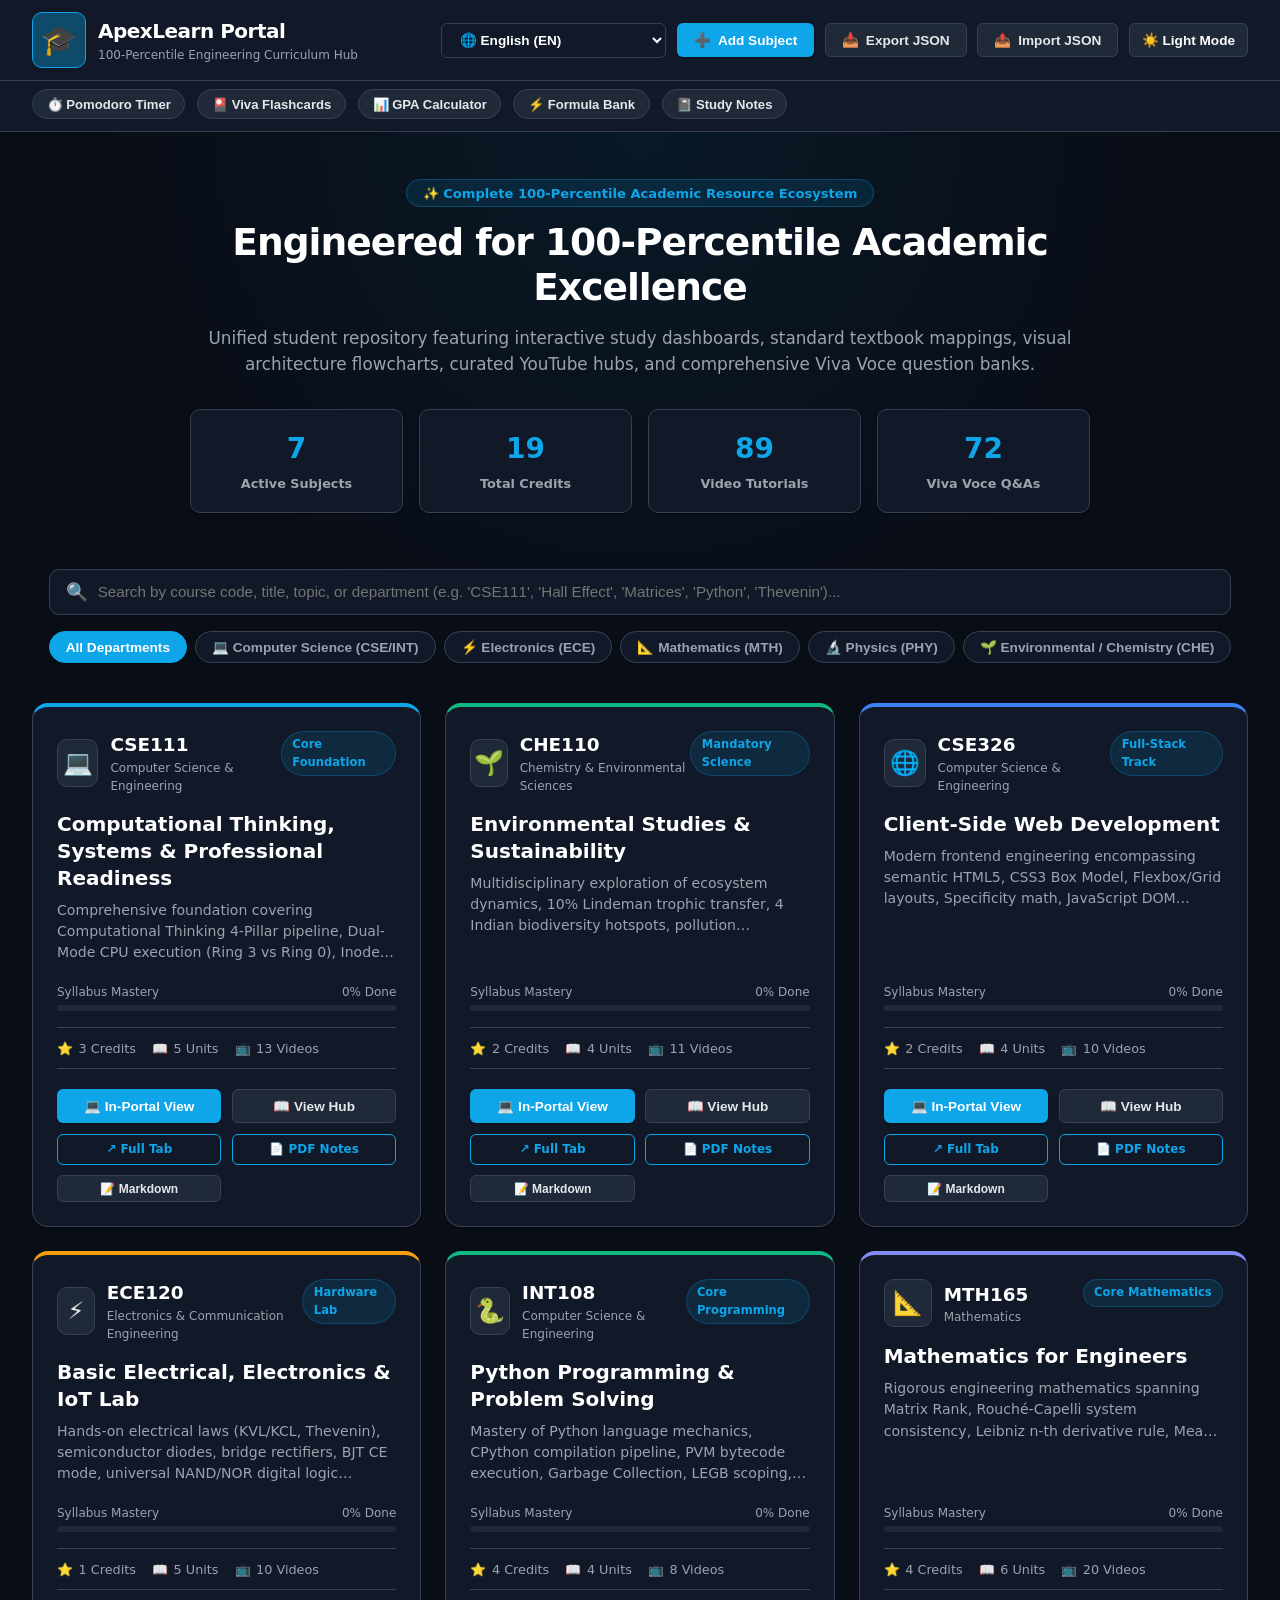
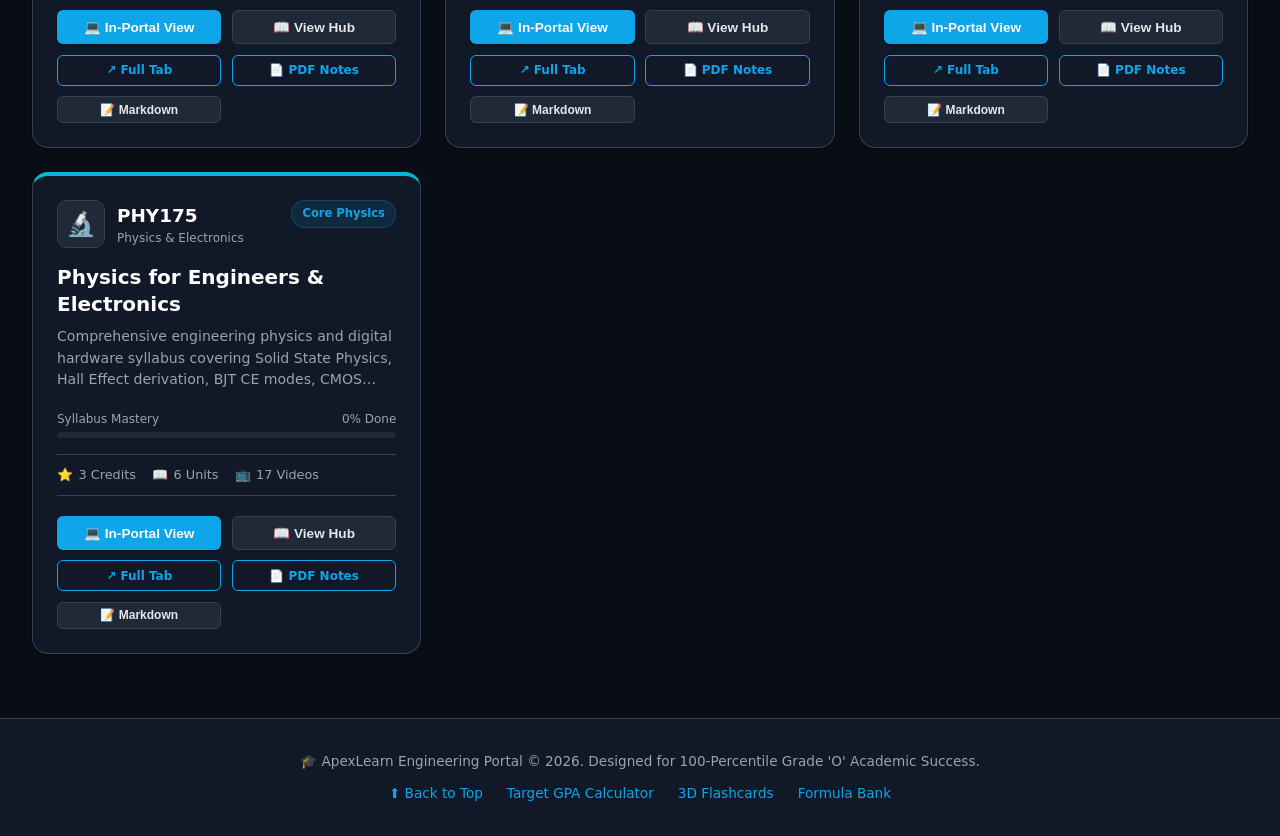
==== index.html @ 12fb592d "feat: initial release of ApexLearn Universal Engineering Curriculum Portal - 7 Core Subjects (CSE111" ====
<!DOCTYPE html>
<html lang="en" data-theme="dark">
<head>
  <meta charset="UTF-8">
  <meta name="viewport" content="width=device-width, initial-scale=1.0">
  <title>ApexLearn: Engineering Student Curriculum Portal | 100-Percentile Hub</title>

  <!-- SEO & Social Sharing Metadata -->
  <meta name="description" content="Universal 100-Percentile Engineering Curriculum Portal covering CSE111, CHE110, CSE326, ECE120, INT108, MTH165, PHY175 with 89 Curated Video Masterclasses, 72 Viva Voce Flashcards, SGPA Calculator & Multilingual Support.">
  <meta name="keywords" content="Engineering Curriculum, CSE111, CHE110, CSE326, ECE120, INT108, MTH165, PHY175, Viva Voce Flashcards, SGPA Calculator, Study Notes, Multilingual">
  <meta name="author" content="Saikat Koner (Black Hat Coders 108)">
  <meta name="theme-color" content="#0284c7">

  <!-- Open Graph / WhatsApp / LinkedIn / Telegram Preview Cards -->
  <meta property="og:type" content="website">
  <meta property="og:title" content="ApexLearn: Engineering Student Curriculum Portal">
  <meta property="og:description" content="100-Percentile Master Engineering Hub with 89 Curated Video Tutorials, 72 3D Viva Flashcards, SGPA Calculator & Multilingual Support.">
  <meta property="og:image" content="https://images.unsplash.com/photo-1517694712202-14dd9538aa97?w=1200&h=630&fit=crop">

  <!-- Twitter Cards -->
  <meta name="twitter:card" content="summary_large_image">
  <meta name="twitter:title" content="ApexLearn: Engineering Student Curriculum Portal">
  <meta name="twitter:description" content="100-Percentile Master Engineering Hub with 89 Curated Video Tutorials, 72 3D Viva Flashcards, SGPA Calculator & Multilingual Support.">

  <!-- Favicon SVG -->
  <link rel="icon" href="data:image/svg+xml,<svg xmlns=%22http://www.w3.org/2000/svg%22 viewBox=%220 0 100 100%22><text y=%22.9em%22 font-size=%2290%22>🎓</text></svg>">
  <link rel="stylesheet" href="css/styles.css">
</head>
<body>

  <!-- Top Navigation Bar -->
  <nav class="navbar">
    <div class="nav-container">
      <a href="#" class="brand-logo">
        <div class="logo-icon">🎓</div>
        <div class="logo-text">
          <h1 data-i18n="brand_title">ApexLearn Portal</h1>
          <span data-i18n="brand_subtitle">100-Percentile Engineering Curriculum Hub</span>
        </div>
      </a>

      <div class="nav-actions">
        <!-- Comprehensive Indian & Global Language Selector -->
        <select id="langSelect" class="lang-select-box" title="Switch Language">
          <optgroup label="🇮🇳 Major Indian Languages (भारतीय भाषाएं)">
            <option value="hi">🇮🇳 हिन्दी (Hindi)</option>
            <option value="bn">🇮🇳 বাংলা (Bengali)</option>
            <option value="ta">🇮🇳 தமிழ் (Tamil)</option>
            <option value="te">🇮🇳 తెలుగు (Telugu)</option>
            <option value="mr">🇮🇳 मराठी (Marathi)</option>
            <option value="gu">🇮🇳 ગુજરાતી (Gujarati)</option>
            <option value="kn">🇮🇳 ಕನ್ನಡ (Kannada)</option>
            <option value="ml">🇮🇳 മലയാളം (Malayalam)</option>
            <option value="pa">🇮🇳 ਪੰਜਾਬੀ (Punjabi)</option>
            <option value="or">🇮🇳 ଓଡ଼ିଆ (Odia)</option>
            <option value="as">🇮🇳 অসমীয়া (Assamese)</option>
            <option value="ur">🇮🇳 اردو (Urdu)</option>
            <option value="sa">🇮🇳 संस्कृतम् (Sanskrit)</option>
          </optgroup>
          <optgroup label="🌐 Global Languages">
            <option value="en" selected>🌐 English (EN)</option>
            <option value="es">🇪🇸 Español (Spanish)</option>
            <option value="fr">🇫🇷 Français (French)</option>
            <option value="de">🇩🇪 Deutsch (German)</option>
            <option value="ja">🇯🇵 日本語 (Japanese)</option>
          </optgroup>
        </select>

        <button class="btn btn-primary" onclick="openAddSubjectModal()">
          <span>➕</span> <span data-i18n="add_subject">Add Subject</span>
        </button>
        <button class="btn btn-secondary" onclick="exportSubjectsJSON()">
          <span>📥</span> <span data-i18n="export_json">Export JSON</span>
        </button>
        <button class="btn btn-secondary" onclick="triggerImportJSON()">
          <span>📤</span> <span data-i18n="import_json">Import JSON</span>
        </button>
        <input type="file" id="jsonFileInput" style="display: none;" accept=".json" onchange="handleJSONFileImport(event)">

        <button id="themeToggleBtn" class="btn btn-icon" onclick="toggleTheme()" title="Toggle Dark/Light Mode">
          ☀️ Light Mode
        </button>
      </div>
    </div>
  </nav>

  <!-- Interactive Utility Toolbar -->
  <div class="utility-toolbar">
    <div class="utility-container">
      <button class="tool-btn" onclick="openPomodoroModal()">
        <span data-i18n="tools_pomodoro">⏱️ Pomodoro Timer</span>
      </button>
      <button class="tool-btn" onclick="openFlashcardModal()">
        <span data-i18n="tools_flashcards">🎴 Viva Flashcards</span>
      </button>
      <button class="tool-btn" onclick="openGpaModal()">
        <span data-i18n="tools_gpa">📊 GPA Calculator</span>
      </button>
      <button class="tool-btn" onclick="openFormulaModal()">
        <span data-i18n="tools_formulas">⚡ Formula Bank</span>
      </button>
      <button class="tool-btn" onclick="openNotesModal()">
        <span data-i18n="tools_notes">📓 Study Notes</span>
      </button>
    </div>
  </div>

  <!-- Hero Section -->
  <header class="hero">
    <div class="hero-content">
      <div class="hero-badge">
        <span data-i18n="hero_badge">✨ Complete 100-Percentile Academic Resource Ecosystem</span>
      </div>
      <h2 data-i18n="hero_title">Engineered for 100-Percentile Academic Excellence</h2>
      <p data-i18n="hero_subtitle">
        Unified student repository featuring interactive study dashboards, standard textbook mappings, visual architecture flowcharts, curated YouTube hubs, and comprehensive Viva Voce question banks.
      </p>

      <!-- Live Stats Counters -->
      <div class="stats-grid">
        <div class="stat-card">
          <div id="statTotalSubjects" class="stat-value">7</div>
          <div class="stat-label" data-i18n="stat_subjects">Active Subjects</div>
        </div>
        <div class="stat-card">
          <div id="statTotalCredits" class="stat-value">19</div>
          <div class="stat-label" data-i18n="stat_credits">Total Credits</div>
        </div>
        <div class="stat-card">
          <div id="statTotalVideos" class="stat-value">28+</div>
          <div class="stat-label" data-i18n="stat_videos">Video Tutorials</div>
        </div>
        <div class="stat-card">
          <div id="statTotalViva" class="stat-value">350+</div>
          <div class="stat-label" data-i18n="stat_viva">Viva Voce Q&As</div>
        </div>
      </div>
    </div>
  </header>

  <!-- Filter and Search Controls -->
  <section class="filter-section">
    <div class="search-bar-wrap">
      <span class="search-icon">🔍</span>
      <input type="text" id="searchInput" class="search-input" data-i18n-placeholder="search_placeholder" placeholder="Search by course code, title, topic, or department (e.g. 'CSE111', 'Hall Effect', 'Matrices', 'Python', 'Thevenin')...">
    </div>

    <div class="filter-pills">
      <button class="pill active" data-dept="all" data-i18n="all_departments">All Departments</button>
      <button class="pill" data-dept="Computer Science" data-i18n="dept_cse">💻 Computer Science (CSE/INT)</button>
      <button class="pill" data-dept="Electronics" data-i18n="dept_ece">⚡ Electronics (ECE)</button>
      <button class="pill" data-dept="Mathematics" data-i18n="dept_mth">📐 Mathematics (MTH)</button>
      <button class="pill" data-dept="Physics" data-i18n="dept_phy">🔬 Physics (PHY)</button>
      <button class="pill" data-dept="Chemistry" data-i18n="dept_che">🌱 Environmental / Chemistry (CHE)</button>
    </div>
  </section>

  <!-- Main Subjects Grid -->
  <main class="main-content">
    <div id="subjectsGrid" class="subjects-grid">
      <!-- Dynamically Rendered by js/app.js -->
    </div>
  </main>

  <!-- Subject Detail Hub Drawer (Multi-Tabbed Interactive Dashboard) -->
  <div id="subjectDrawer" class="drawer-overlay" onclick="if(event.target === this) closeSubjectDrawer()">
    <div class="drawer-content">
      <div class="drawer-header">
        <h3 id="drawerTitle" style="color: var(--text-bright); font-size: 1.25rem;">Course Detail Hub</h3>
        <button class="btn btn-icon" onclick="closeSubjectDrawer()">✕</button>
      </div>

      <!-- Drawer Sub-Navigation Tabs -->
      <div class="drawer-tabs-bar">
        <button class="drawer-tab-btn active" onclick="switchDrawerTab('tabStrategy')">🗺️ Strategy Matrix</button>
        <button class="drawer-tab-btn" onclick="switchDrawerTab('tabFlowcharts')">🎨 Visual Flowcharts</button>
        <button class="drawer-tab-btn" onclick="switchDrawerTab('tabScoring')">🏆 4-Tier Scoring</button>
        <button class="drawer-tab-btn" onclick="switchDrawerTab('tabSyllabus')">📖 Syllabus & Topics</button>
        <button class="drawer-tab-btn" onclick="switchDrawerTab('tabTextbooks')">📚 Textbooks</button>
        <button class="drawer-tab-btn" onclick="switchDrawerTab('tabVideos')">📺 Video Hub</button>
        <button class="drawer-tab-btn" onclick="switchDrawerTab('tabViva')">🎯 Viva Bank</button>
      </div>

      <div id="drawerBody" class="drawer-body">
        <!-- Dynamically rendered tab panes -->
      </div>
    </div>
  </div>

  <!-- Add Subject Modal -->
  <div id="addSubjectModal" class="modal-overlay" onclick="if(event.target === this) closeAddSubjectModal()">
    <div class="modal-box">
      <div class="modal-header">
        <h3 data-i18n="modal_add_title">➕ Add New Curriculum Subject</h3>
        <button class="btn btn-icon" onclick="closeAddSubjectModal()">✕</button>
      </div>
      <form id="addSubjectForm" onsubmit="handleAddSubject(event)">
        <div class="modal-body">
          <div class="form-grid-2">
            <div class="form-group">
              <label data-i18n="course_code">Course Code</label>
              <input type="text" id="newSubCode" class="form-control" placeholder="e.g. CSE205" required>
            </div>
            <div class="form-group">
              <label data-i18n="course_title">Course Title</label>
              <input type="text" id="newSubTitle" class="form-control" placeholder="e.g. Data Structures & Algorithms" required>
            </div>
          </div>

          <div class="form-grid-2">
            <div class="form-group">
              <label data-i18n="department">Department</label>
              <input type="text" id="newSubDept" class="form-control" placeholder="e.g. Computer Science" required>
            </div>
            <div class="form-group">
              <label data-i18n="semester">Semester</label>
              <input type="number" id="newSubSem" class="form-control" value="1" min="1" max="8" required>
            </div>
          </div>

          <div class="form-grid-2">
            <div class="form-group">
              <label>Credits</label>
              <input type="number" id="newSubCredits" class="form-control" value="4" min="1" max="6" required>
            </div>
            <div class="form-group">
              <label>Icon Emoji & Theme Color</label>
              <div style="display: flex; gap: 0.5rem;">
                <input type="text" id="newSubIcon" class="form-control" value="📘" style="width: 60px; text-align: center;">
                <input type="color" id="newSubTheme" value="#0ea5e9" style="height: 38px; border: 1px solid var(--border); border-radius: var(--radius-sm); cursor: pointer; flex: 1;">
              </div>
            </div>
          </div>

          <div class="form-group">
            <label>Course Description / Overview</label>
            <textarea id="newSubDesc" class="form-control" rows="2" placeholder="Brief 1-2 sentence overview of the subject..."></textarea>
          </div>

          <div class="form-group">
            <label>Syllabus Units & Topics (One unit per line: Title | Topic 1, Topic 2, Topic 3)</label>
            <textarea id="newSubUnits" class="form-control" rows="4" placeholder="Unit I: Core Fundamentals | Basic Concepts, Standard Laws, Formulas&#10;Unit II: Advanced Principles | Analysis, Implementations, Case Studies"></textarea>
          </div>
        </div>

        <div class="modal-footer">
          <button type="button" class="btn btn-secondary" onclick="closeAddSubjectModal()" data-i18n="cancel">Cancel</button>
          <button type="submit" class="btn btn-primary" data-i18n="save_subject">Save & Add Subject</button>
        </div>
      </form>
    </div>
  </div>

  <!-- Pomodoro Timer Modal -->
  <div id="pomodoroModal" class="modal-overlay" onclick="if(event.target === this) closePomodoroModal()">
    <div class="modal-box" style="max-width: 480px; text-align: center;">
      <div class="modal-header">
        <h3>⏱️ Focus Pomodoro Timer</h3>
        <button class="btn btn-icon" onclick="closePomodoroModal()">✕</button>
      </div>
      <div class="modal-body">
        <div class="pomo-modes">
          <button class="pomo-mode-btn active" onclick="setPomoMode('work')">Study (25m)</button>
          <button class="pomo-mode-btn" onclick="setPomoMode('shortBreak')">Short Break (5m)</button>
          <button class="pomo-mode-btn" onclick="setPomoMode('longBreak')">Long Break (15m)</button>
        </div>
        <div id="pomoTimeDisplay" style="font-size: 4.5rem; font-weight: 900; font-family: monospace; color: var(--primary); margin: 1rem 0;">25:00</div>
        <p id="pomoStatusText" style="color: var(--text-muted); font-size: 0.9rem;">Deep Focus Study Session</p>
        <div style="display: flex; justify-content: center; gap: 1rem; margin-top: 1.5rem;">
          <button id="pomoStartBtn" class="btn btn-primary" onclick="togglePomoTimer()" style="min-width: 120px;">▶ Start</button>
          <button class="btn btn-secondary" onclick="resetPomoTimer()">🔄 Reset</button>
        </div>
      </div>
    </div>
  </div>

  <!-- 3D Viva Voce Flashcard Mastery Quiz Simulator Modal -->
  <div id="flashcardModal" class="modal-overlay" onclick="if(event.target === this) closeFlashcardModal()">
    <div class="modal-box" style="max-width: 680px;">
      <!-- Header -->
      <div class="modal-header">
        <div>
          <h3 style="margin-bottom: 0.2rem;">🎴 3D Viva Voce Flashcard Mastery</h3>
          <span id="fcProgressText" style="font-size: 0.8rem; color: var(--text-muted);">Card 1 of 12</span>
        </div>
        <button class="btn btn-icon" onclick="closeFlashcardModal()">✕</button>
      </div>

      <div class="modal-body">
        <!-- Controls Bar -->
        <div style="display: flex; gap: 0.5rem; margin-bottom: 0.75rem; align-items: center; justify-content: space-between; flex-wrap: wrap;">
          <div style="display: flex; gap: 0.5rem; flex: 1; min-width: 260px;">
            <select id="fcSubjectSelect" class="form-control" onchange="loadFlashcardsForSubject(this.value)">
              <option value="all">🌟 All Subjects Mixed</option>
            </select>
            <button class="btn btn-secondary" onclick="shuffleFlashcards()" title="Shuffle Flashcard Deck">🔀 Shuffle</button>
          </div>
          <div style="font-size: 0.85rem; color: var(--text-muted);">
            Mastery Score: <strong id="fcScoreDisplay" style="color: #34d399;">0 pts</strong>
          </div>
        </div>

        <!-- Visual Progress Bar -->
        <div class="fc-progress-track">
          <div id="fcProgressBar" class="fc-progress-fill" style="width: 0%;"></div>
        </div>

        <!-- Active Flashcard View -->
        <div id="fcCardActiveArea">
          <div class="flashcard-wrapper" onclick="flipFlashcard()">
            <div id="flashcardInner" class="flashcard-inner">
              <!-- Front Side (Question) -->
              <div class="flashcard-front">
                <div style="display: flex; justify-content: space-between; align-items: center; margin-bottom: 1rem;">
                  <span id="fcSubjectTag" class="badge-pill" style="margin: 0;">CSE111</span>
                  <span id="fcCardStatusBadge" class="fc-status-pill">❓ Unanswered</span>
                </div>
                <h3 id="fcQuestionText" style="font-size: 1.25rem; font-weight: 700; line-height: 1.45; color: var(--text-bright);">
                  Click to Reveal Model Answer
                </h3>
                <div style="font-size: 0.8rem; color: var(--text-muted); margin-top: 1.5rem; display: flex; align-items: center; justify-content: center; gap: 0.35rem;">
                  <span>👆 Click / Tap Card to Flip</span>
                </div>
              </div>

              <!-- Back Side (Answer) -->
              <div class="flashcard-back">
                <div style="display: flex; justify-content: space-between; align-items: center; margin-bottom: 1rem;">
                  <span class="badge-pill" style="background: rgba(52, 211, 153, 0.2); color: #34d399; margin: 0;">Grade 'O' Standard Answer</span>
                  <span style="font-size: 0.75rem; color: var(--text-muted);">Self-Assess Below</span>
                </div>
                <p id="fcAnswerText" style="font-size: 1rem; line-height: 1.6; color: #f8fafc;">
                  Model Grade 'O' explanation here.
                </p>
                <div style="font-size: 0.75rem; color: var(--text-muted); margin-top: 1.25rem; text-align: center;">
                  (Click card to flip back)
                </div>
              </div>
            </div>
          </div>

          <!-- Self-Assessment Rating Controls -->
          <div style="margin-top: 1rem; background: var(--bg-card); padding: 0.75rem 1rem; border-radius: var(--radius-md); border: 1px solid var(--border); display: flex; flex-direction: column; gap: 0.6rem;">
            <div style="font-size: 0.8rem; color: var(--text-muted); text-align: center;">
              Did you know this question? (Rate to update score & advance):
            </div>
            <div style="display: grid; grid-template-columns: 1fr 1fr; gap: 0.75rem;">
              <button class="btn btn-outline" style="border-color: #ef4444; color: #ef4444;" onclick="rateCurrentCard(false)">
                ❌ Needs Practice (0 pts)
              </button>
              <button class="btn btn-primary" style="background: #10b981; border-color: #10b981;" onclick="rateCurrentCard(true)">
                ✅ Mastered (+10 pts)
              </button>
            </div>
          </div>

          <!-- Bottom Navigation -->
          <div style="display: flex; justify-content: space-between; align-items: center; margin-top: 0.75rem;">
            <button class="btn btn-secondary btn-sm" onclick="prevFlashcard()">◀ Previous</button>
            <span id="fcCardCountIndicator" style="font-size: 0.8rem; color: var(--text-muted);">Card 1 / 12</span>
            <button class="btn btn-secondary btn-sm" onclick="nextFlashcard()">Next ▶</button>
          </div>
        </div>

        <!-- End of Deck Completion View (Shown when deck finishes) -->
        <div id="fcCompletionView" style="display: none; padding: 2rem 1rem; text-align: center;">
          <div style="font-size: 3.5rem; margin-bottom: 0.5rem;">🏆</div>
          <h3 style="font-size: 1.6rem; font-weight: 800; color: var(--text-bright); margin-bottom: 0.5rem;">Flashcard Deck Completed!</h3>
          <p style="font-size: 0.9rem; color: var(--text-muted); margin-bottom: 1.5rem;">
            You have reviewed all cards in this subject study set.
          </p>

          <div style="display: grid; grid-template-columns: repeat(3, 1fr); gap: 1rem; margin-bottom: 1.75rem;">
            <div style="background: var(--bg-card); padding: 1rem; border-radius: var(--radius-md); border: 1px solid var(--border);">
              <div style="font-size: 0.75rem; color: var(--text-muted);">Cards Mastered</div>
              <div id="fcFinalMastered" style="font-size: 1.75rem; font-weight: 800; color: #10b981;">0</div>
            </div>
            <div style="background: var(--bg-card); padding: 1rem; border-radius: var(--radius-md); border: 1px solid var(--border);">
              <div style="font-size: 0.75rem; color: var(--text-muted);">Needs Review</div>
              <div id="fcFinalMissed" style="font-size: 1.75rem; font-weight: 800; color: #ef4444;">0</div>
            </div>
            <div style="background: var(--bg-card); padding: 1rem; border-radius: var(--radius-md); border: 1px solid var(--border);">
              <div style="font-size: 0.75rem; color: var(--text-muted);">Mastery Score</div>
              <div id="fcFinalScore" style="font-size: 1.75rem; font-weight: 800; color: var(--primary);">0 pts</div>
            </div>
          </div>

          <div style="display: flex; gap: 0.75rem; justify-content: center; flex-wrap: wrap;">
            <button class="btn btn-primary" onclick="restartCurrentDeck()">🔄 Restart Deck</button>
            <button id="fcReviewMissedBtn" class="btn btn-secondary" onclick="practiceMissedCards()">🔁 Practice Missed Cards</button>
            <button class="btn btn-secondary" onclick="shuffleFlashcards()">🔀 Shuffle & Retry</button>
          </div>
        </div>

      </div>
    </div>
  </div>

  <!-- SGPA / CGPA Target Calculator Modal -->
  <div id="gpaModal" class="modal-overlay" onclick="if(event.target === this) closeGpaModal()">
    <div class="modal-box" style="max-width: 650px;">
      <div class="modal-header">
        <h3>📊 SGPA / CGPA Target Calculator</h3>
        <button class="btn btn-icon" onclick="closeGpaModal()">✕</button>
      </div>
      <div class="modal-body">
        <p style="font-size: 0.85rem; color: var(--text-muted); margin-bottom: 1rem;">
          Estimate your semester SGPA based on official 10-point relative grading (O=10, A+=9, A=8, B+=7, B=6, C=5, D=4, F=0).
        </p>
        <div id="gpaCoursesList" style="max-height: 280px; overflow-y: auto; margin-bottom: 1rem;">
          <!-- Populated by JS -->
        </div>
        <div style="background: var(--bg-card); padding: 1.25rem; border-radius: var(--radius-md); border: 1px solid var(--border); display: flex; justify-content: space-between; align-items: center;">
          <div>
            <div style="font-size: 0.85rem; color: var(--text-muted);">Projected Semester SGPA</div>
            <div id="calculatedGpaDisplay" style="font-size: 2.5rem; font-weight: 900; color: #34d399;">10.00</div>
          </div>
          <div style="text-align: right;">
            <div style="font-size: 0.85rem; color: var(--text-muted);">Standing Honors</div>
            <div id="gpaHonorsText" style="font-size: 1.1rem; font-weight: 700; color: var(--primary);">Grade 'O' (Outstanding)</div>
          </div>
        </div>
      </div>
    </div>
  </div>

  <!-- Formula & Invariant Bank Modal -->
  <div id="formulaModal" class="modal-overlay" onclick="if(event.target === this) closeFormulaModal()">
    <div class="modal-box" style="max-width: 750px;">
      <div class="modal-header">
        <h3>⚡ Master Formula & Invariant Bank</h3>
        <button class="btn btn-icon" onclick="closeFormulaModal()">✕</button>
      </div>
      <div class="modal-body">
        <input type="text" id="formulaSearchInput" class="form-control" placeholder="Search formulas by name or subject (e.g. 'Hall', 'King', 'Thevenin', 'chmod')..." oninput="filterFormulas(this.value)" style="margin-bottom: 1rem;">
        <div id="formulasList" style="max-height: 380px; overflow-y: auto; display: flex; flex-direction: column; gap: 0.75rem;">
          <!-- Dynamically populated by JS -->
        </div>
      </div>
    </div>
  </div>

  <!-- Study Notes Scratchpad Modal -->
  <div id="notesModal" class="modal-overlay" onclick="if(event.target === this) closeNotesModal()">
    <div class="modal-box" style="max-width: 700px;">
      <div class="modal-header">
        <h3>📓 Local Study Notes Scratchpad</h3>
        <button class="btn btn-icon" onclick="closeNotesModal()">✕</button>
      </div>
      <div class="modal-body">
        <p style="font-size: 0.85rem; color: var(--text-muted); margin-bottom: 0.75rem;">
          Your notes auto-save to browser local storage. Useful for quick formula jotting, viva notes, and revision checklists.
        </p>
        <textarea id="studyNotesTextarea" class="form-control" rows="10" placeholder="Type your personal exam notes, formulas, and revision reminders here..." oninput="saveStudyNotes()"></textarea>
      </div>
      <div class="modal-footer" style="justify-content: space-between;">
        <span id="notesSavedIndicator" style="font-size: 0.8rem; color: #34d399;">✓ Saved to Local Storage</span>
        <button class="btn btn-secondary" onclick="exportNotesFile()">💾 Download Notes (.txt)</button>
      </div>
    </div>
  </div>

  <!-- Modern Attractive Markdown In-Portal Reader Modal -->
  <div id="markdownReaderModal" class="modal-overlay" onclick="if(event.target === this) closeMarkdownReader()">
    <div class="modal-box md-viewer-box">
      <!-- Top Navigation & Controls Bar -->
      <div class="md-viewer-header">
        <div class="md-viewer-title-wrap">
          <span id="mdViewerBadge" class="badge-pill" style="background: var(--primary); color: #fff;">CSE111</span>
          <h3 id="mdReaderTitle">Course Study Dossier</h3>
          <span id="mdReadingStats" class="md-stats-badge">📖 Loading...</span>
        </div>
        <div class="md-viewer-actions">
          <div class="md-search-wrap">
            <input type="text" id="mdSearchInput" placeholder="🔍 Search in doc..." oninput="searchInsideMarkdown(this.value)">
            <span id="mdSearchCount" class="md-search-count"></span>
          </div>
          <div class="md-font-controls">
            <button class="btn-sm-icon" onclick="adjustMdFontSize(-1)" title="Decrease Font Size">A-</button>
            <button class="btn-sm-icon" onclick="adjustMdFontSize(1)" title="Increase Font Size">A+</button>
          </div>
          <button class="btn btn-secondary btn-sm" onclick="copyCurrentMarkdown()" title="Copy Markdown to Clipboard">📋 Copy</button>
          <a id="mdDownloadBtn" href="#" download class="btn btn-secondary btn-sm" title="Download Markdown (.md) File">💾 .md</a>
          <a id="mdPdfDownloadBtn" href="#" download class="btn btn-primary btn-sm" title="Download Official PDF Dossier">📄 PDF</a>
          <button class="btn btn-icon" onclick="closeMarkdownReader()">✕</button>
        </div>
      </div>

      <!-- Main Body: Sticky Table of Contents Sidebar + Rich Content Pane -->
      <div class="md-viewer-body">
        <aside id="mdTocSidebar" class="md-toc-sidebar">
          <div class="md-toc-header">📑 Table of Contents</div>
          <nav id="mdTocNav" class="md-toc-nav">
            <!-- Dynamically populated TOC links -->
          </nav>
        </aside>
        <main id="mdReaderContent" class="md-content-pane">
          <!-- Rendered rich markdown with syntax highlighting, tables, callouts -->
        </main>
      </div>
    </div>
  </div>

  <!-- Footer -->
  <footer>
    <div class="footer-content">
      <p data-i18n="footer_text">
        🎓 ApexLearn Engineering Portal © 2026. Designed for 100-Percentile Grade 'O' Academic Success.
      </p>
      <div class="footer-links">
        <a href="#top">⬆ Back to Top</a>
        <a href="#" onclick="openGpaModal(); return false;">Target GPA Calculator</a>
        <a href="#" onclick="openFlashcardModal(); return false;">3D Flashcards</a>
        <a href="#" onclick="openFormulaModal(); return false;">Formula Bank</a>
      </div>
    </div>
  </footer>

  <!-- Scripts -->
  <script src="js/data-subjects.js"></script>
  <script src="js/data-markdown.js"></script>
  <script src="js/i18n.js"></script>
  <script src="js/interactive-tools.js"></script>
  <script src="js/app.js"></script>

  <!-- In-Portal HTML Dashboard Viewer Modal -->
  <div id="htmlViewerModal" class="modal-overlay" onclick="if(event.target === this) closeHtmlViewerModal()">
    <div class="modal-box" style="max-width: 95vw; width: 1400px; height: 92vh; display: flex; flex-direction: column; padding: 0; overflow: hidden;">
      <div class="modal-header" style="padding: 1rem 1.5rem; border-bottom: 1px solid var(--border); margin-bottom: 0;">
        <div style="display: flex; align-items: center; gap: 0.75rem;">
          <h3 id="htmlViewerTitle" style="font-size: 1.15rem; color: var(--text-bright); margin: 0;">In-Portal Subject Dashboard</h3>
          <span id="htmlViewerBadge" class="badge-pill">Interactive Dashboard</span>
        </div>
        <div style="display: flex; gap: 0.5rem; align-items: center;">
          <a id="htmlViewerNewTabBtn" href="#" target="_blank" class="btn btn-secondary btn-sm" title="Open in New Tab">
            ↗️ Open Full Tab
          </a>
          <button class="btn btn-icon" onclick="closeHtmlViewerModal()" title="Close Viewer">✕</button>
        </div>
      </div>
      <div class="modal-body" style="flex: 1; padding: 0; position: relative; background: #0b1120;">
        <iframe id="htmlViewerFrame" src="about:blank" style="width: 100%; height: 100%; border: none; display: block;" title="Subject Dashboard"></iframe>
      </div>
    </div>
  </div>

</body>
</html>
---- css/styles.css ----
/* ==========================================================================
   ApexLearn Student Curriculum Portal - Enhanced Modern Stylesheet
   Theme Engine, Responsive Grid, Drawer Tabs, Strategy Tables, and 3D Cards
   ========================================================================== */

:root[data-theme="dark"] {
  --bg-main: #090d16;
  --bg-surface: #111827;
  --bg-card: #1f2937;
  --bg-card-hover: #283548;
  --bg-input: #111827;
  --border: #374151;
  --border-focus: #38bdf8;
  --text-main: #e5e7eb;
  --text-bright: #ffffff;
  --text-muted: #9ca3af;
  --primary: #0ea5e9;
  --primary-hover: #0284c7;
  --primary-glow: rgba(14, 165, 233, 0.35);
  --accent: #10b981;
  --accent-glow: rgba(16, 185, 129, 0.35);
  --shadow-sm: 0 1px 2px 0 rgba(0, 0, 0, 0.4);
  --shadow-md: 0 4px 6px -1px rgba(0, 0, 0, 0.5), 0 2px 4px -1px rgba(0, 0, 0, 0.3);
  --shadow-lg: 0 10px 15px -3px rgba(0, 0, 0, 0.6), 0 4px 6px -2px rgba(0, 0, 0, 0.4);
}

:root[data-theme="light"] {
  --bg-main: #f8fafc;
  --bg-surface: #ffffff;
  --bg-card: #ffffff;
  --bg-card-hover: #f1f5f9;
  --bg-input: #f8fafc;
  --border: #e2e8f0;
  --border-focus: #0284c7;
  --text-main: #334155;
  --text-bright: #0f172a;
  --text-muted: #64748b;
  --primary: #0284c7;
  --primary-hover: #0369a1;
  --primary-glow: rgba(2, 132, 199, 0.2);
  --accent: #059669;
  --accent-glow: rgba(5, 150, 105, 0.2);
  --shadow-sm: 0 1px 2px 0 rgba(0, 0, 0, 0.05);
  --shadow-md: 0 4px 6px -1px rgba(0, 0, 0, 0.1), 0 2px 4px -1px rgba(0, 0, 0, 0.06);
  --shadow-lg: 0 10px 15px -3px rgba(0, 0, 0, 0.1), 0 4px 6px -2px rgba(0, 0, 0, 0.05);
}

:root {
  --font-sans: system-ui, -apple-system, BlinkMacSystemFont, "Segoe UI", Roboto, Oxygen, Ubuntu, Cantarell, "Open Sans", "Helvetica Neue", sans-serif;
  --font-mono: ui-monospace, SFMono-Regular, Menlo, Monaco, Consolas, "Liberation Mono", "Courier New", monospace;
  --radius-sm: 6px;
  --radius-md: 10px;
  --radius-lg: 16px;
  --radius-full: 9999px;
  --transition: all 0.2s cubic-bezier(0.4, 0, 0.2, 1);
}

* {
  margin: 0;
  padding: 0;
  box-sizing: border-box;
}

body {
  font-family: var(--font-sans);
  background: var(--bg-main);
  color: var(--text-main);
  min-height: 100vh;
  display: flex;
  flex-direction: column;
  line-height: 1.5;
  transition: background-color 0.3s ease, color 0.3s ease;
}

/* Scrollbars */
::-webkit-scrollbar {
  width: 8px;
  height: 8px;
}
::-webkit-scrollbar-track {
  background: var(--bg-main);
}
::-webkit-scrollbar-thumb {
  background: var(--border);
  border-radius: var(--radius-full);
}
::-webkit-scrollbar-thumb:hover {
  background: var(--text-muted);
}

/* Top Navbar */
.navbar {
  position: sticky;
  top: 0;
  z-index: 1000;
  background: var(--bg-surface);
  border-bottom: 1px solid var(--border);
  backdrop-filter: blur(8px);
  padding: 0.75rem 2rem;
}
.nav-container {
  max-width: 1440px;
  margin: 0 auto;
  display: flex;
  justify-content: space-between;
  align-items: center;
  gap: 1rem;
}
.brand-logo {
  display: flex;
  align-items: center;
  gap: 0.75rem;
  text-decoration: none;
  color: inherit;
}
.logo-icon {
  font-size: 1.8rem;
  background: var(--primary-glow);
  padding: 0.35rem 0.5rem;
  border-radius: var(--radius-md);
  border: 1px solid var(--primary);
}
.logo-text h1 {
  font-size: 1.25rem;
  font-weight: 800;
  color: var(--text-bright);
  letter-spacing: -0.5px;
}
.logo-text span {
  font-size: 0.75rem;
  color: var(--text-muted);
  display: block;
}

.nav-actions {
  display: flex;
  align-items: center;
  gap: 0.65rem;
  flex-wrap: wrap;
}

/* Language Selector Dropdown */
.lang-select-box {
  background: var(--bg-input);
  border: 1px solid var(--border);
  color: var(--text-bright);
  padding: 0.5rem 0.85rem;
  border-radius: var(--radius-sm);
  font-size: 0.85rem;
  font-weight: 600;
  cursor: pointer;
  outline: none;
  transition: var(--transition);
}
.lang-select-box:focus {
  border-color: var(--primary);
  box-shadow: 0 0 0 2px var(--primary-glow);
}

/* Buttons */
.btn {
  display: inline-flex;
  align-items: center;
  justify-content: center;
  gap: 0.45rem;
  padding: 0.5rem 1rem;
  font-size: 0.85rem;
  font-weight: 600;
  border-radius: var(--radius-sm);
  border: 1px solid transparent;
  cursor: pointer;
  text-decoration: none;
  transition: var(--transition);
  white-space: nowrap;
}
.btn-primary {
  background: var(--primary);
  color: #ffffff;
  box-shadow: var(--shadow-sm);
}
.btn-primary:hover {
  background: var(--primary-hover);
  box-shadow: 0 0 12px var(--primary-glow);
  transform: translateY(-1px);
}
.btn-secondary {
  background: var(--bg-card);
  color: var(--text-main);
  border-color: var(--border);
}
.btn-secondary:hover {
  background: var(--bg-card-hover);
  border-color: var(--text-muted);
  color: var(--text-bright);
}
.btn-outline {
  background: transparent;
  color: var(--primary);
  border-color: var(--primary);
}
.btn-outline:hover {
  background: var(--primary);
  color: #ffffff;
}
.btn-icon {
  background: var(--bg-card);
  border: 1px solid var(--border);
  color: var(--text-bright);
  padding: 0.5rem 0.75rem;
  border-radius: var(--radius-sm);
  cursor: pointer;
}
.btn-sm {
  padding: 0.35rem 0.65rem;
  font-size: 0.75rem;
}

/* Utility Toolbar */
.utility-toolbar {
  background: var(--bg-surface);
  border-bottom: 1px solid var(--border);
  padding: 0.5rem 2rem;
}
.utility-container {
  max-width: 1440px;
  margin: 0 auto;
  display: flex;
  gap: 0.75rem;
  overflow-x: auto;
  padding-bottom: 0.25rem;
  scrollbar-width: thin;
}
.tool-btn {
  background: var(--bg-card);
  border: 1px solid var(--border);
  color: var(--text-main);
  padding: 0.4rem 0.85rem;
  border-radius: var(--radius-full);
  font-size: 0.82rem;
  font-weight: 600;
  cursor: pointer;
  white-space: nowrap;
  transition: var(--transition);
}
.tool-btn:hover {
  border-color: var(--primary);
  color: var(--primary);
  background: var(--bg-card-hover);
  transform: translateY(-1px);
}

/* Hero Section */
.hero {
  padding: 3rem 2rem 2rem;
  text-align: center;
  background: radial-gradient(circle at top, rgba(14, 165, 233, 0.08) 0%, transparent 70%);
}
.hero-content {
  max-width: 960px;
  margin: 0 auto;
}
.hero-badge {
  display: inline-block;
  margin-bottom: 1rem;
}
.hero-badge span {
  background: rgba(14, 165, 233, 0.12);
  color: var(--primary);
  border: 1px solid rgba(14, 165, 233, 0.3);
  padding: 0.35rem 0.95rem;
  border-radius: var(--radius-full);
  font-size: 0.82rem;
  font-weight: 700;
}
.hero h2 {
  font-size: 2.35rem;
  font-weight: 900;
  color: var(--text-bright);
  letter-spacing: -1px;
  line-height: 1.2;
  margin-bottom: 1rem;
}
.hero p {
  font-size: 1.05rem;
  color: var(--text-muted);
  margin-bottom: 2rem;
}

/* Stats Counter Grid */
.stats-grid {
  display: grid;
  grid-template-columns: repeat(auto-fit, minmax(160px, 1fr));
  gap: 1rem;
  max-width: 900px;
  margin: 0 auto 1.5rem;
}
.stat-card {
  background: var(--bg-surface);
  border: 1px solid var(--border);
  border-radius: var(--radius-md);
  padding: 1.15rem 1rem;
  text-align: center;
  box-shadow: var(--shadow-sm);
  transition: var(--transition);
}
.stat-card:hover {
  transform: translateY(-2px);
  border-color: var(--primary);
}
.stat-value {
  font-size: 1.75rem;
  font-weight: 800;
  color: var(--primary);
}
.stat-label {
  font-size: 0.8rem;
  color: var(--text-muted);
  font-weight: 600;
  margin-top: 0.25rem;
}

/* Filter Controls Container */
.filter-section {
  max-width: 1440px;
  margin: 0 auto 2rem;
  padding: 0 2rem;
  display: flex;
  flex-direction: column;
  gap: 1rem;
}
.search-bar-wrap {
  position: relative;
  width: 100%;
}
.search-input {
  width: 100%;
  padding: 0.85rem 1.25rem 0.85rem 3rem;
  font-size: 0.95rem;
  background: var(--bg-surface);
  border: 1px solid var(--border);
  border-radius: var(--radius-md);
  color: var(--text-main);
  outline: none;
  transition: var(--transition);
}
.search-input:focus {
  border-color: var(--border-focus);
  box-shadow: 0 0 0 3px var(--primary-glow);
}
.search-icon {
  position: absolute;
  left: 1.1rem;
  top: 50%;
  transform: translateY(-50%);
  color: var(--text-muted);
  font-size: 1.1rem;
}

.filter-pills {
  display: flex;
  gap: 0.5rem;
  overflow-x: auto;
  padding-bottom: 0.5rem;
  scrollbar-width: thin;
}
.pill {
  padding: 0.45rem 1rem;
  border-radius: var(--radius-full);
  background: var(--bg-surface);
  border: 1px solid var(--border);
  color: var(--text-muted);
  font-size: 0.85rem;
  font-weight: 600;
  cursor: pointer;
  white-space: nowrap;
  transition: var(--transition);
}
.pill:hover, .pill.active {
  background: var(--primary);
  color: #ffffff;
  border-color: var(--primary);
  box-shadow: var(--shadow-sm);
}

/* Subjects Grid */
.main-content {
  flex: 1;
  max-width: 1440px;
  margin: 0 auto;
  padding: 0 2rem 4rem;
  width: 100%;
}
.subjects-grid {
  display: grid;
  grid-template-columns: repeat(auto-fill, minmax(350px, 1fr));
  gap: 1.5rem;
}

/* Subject Card */
.card-subject {
  background: var(--bg-surface);
  border: 1px solid var(--border);
  border-radius: var(--radius-lg);
  padding: 1.5rem;
  display: flex;
  flex-direction: column;
  justify-content: space-between;
  box-shadow: var(--shadow-sm);
  transition: var(--transition);
  position: relative;
  overflow: hidden;
}
.card-subject:hover {
  transform: translateY(-4px);
  box-shadow: var(--shadow-lg);
  border-color: var(--primary);
}
.card-header {
  display: flex;
  justify-content: space-between;
  align-items: flex-start;
  margin-bottom: 1rem;
}
.card-icon-code {
  display: flex;
  align-items: center;
  gap: 0.75rem;
}
.subject-icon-box {
  width: 48px;
  height: 48px;
  border-radius: var(--radius-md);
  display: flex;
  align-items: center;
  justify-content: center;
  font-size: 1.5rem;
  background: var(--bg-card);
  border: 1px solid var(--border);
}
.subject-code-tag {
  font-size: 1.15rem;
  font-weight: 800;
  color: var(--text-bright);
}
.subject-dept {
  font-size: 0.75rem;
  color: var(--text-muted);
}
.badge-pill {
  font-size: 0.72rem;
  font-weight: 700;
  padding: 0.25rem 0.65rem;
  border-radius: var(--radius-full);
  background: rgba(14, 165, 233, 0.12);
  color: var(--primary);
  border: 1px solid rgba(14, 165, 233, 0.25);
}

.card-title {
  font-size: 1.25rem;
  font-weight: 700;
  color: var(--text-bright);
  margin-bottom: 0.5rem;
  line-height: 1.35;
}
.card-description {
  font-size: 0.88rem;
  color: var(--text-muted);
  margin-bottom: 1.25rem;
  line-height: 1.5;
  display: -webkit-box;
  -webkit-line-clamp: 3;
  -webkit-box-orient: vertical;
  overflow: hidden;
}

.card-meta-row {
  display: flex;
  gap: 1rem;
  font-size: 0.8rem;
  color: var(--text-muted);
  border-top: 1px solid var(--border);
  border-bottom: 1px solid var(--border);
  padding: 0.65rem 0;
  margin-bottom: 1.25rem;
}
.meta-item {
  display: flex;
  align-items: center;
  gap: 0.35rem;
}

.card-actions {
  display: grid;
  grid-template-columns: 1fr 1fr;
  gap: 0.65rem;
}

/* Modal and Drawer */
.modal-overlay {
  position: fixed;
  top: 0;
  left: 0;
  right: 0;
  bottom: 0;
  background: rgba(0, 0, 0, 0.75);
  backdrop-filter: blur(6px);
  z-index: 2000;
  display: none;
  align-items: center;
  justify-content: center;
  padding: 1.5rem;
}
.modal-overlay.active {
  display: flex;
  animation: fadeIn 0.2s ease-in-out;
}
.modal-box {
  background: var(--bg-surface);
  border: 1px solid var(--border);
  border-radius: var(--radius-lg);
  width: 100%;
  max-width: 620px;
  max-height: 90vh;
  display: flex;
  flex-direction: column;
  box-shadow: var(--shadow-lg);
  overflow: hidden;
}
.modal-header {
  padding: 1.25rem 1.5rem;
  border-bottom: 1px solid var(--border);
  display: flex;
  justify-content: space-between;
  align-items: center;
}
.modal-header h3 {
  font-size: 1.2rem;
  font-weight: 700;
  color: var(--text-bright);
}
.modal-body {
  padding: 1.5rem;
  overflow-y: auto;
  flex: 1;
}
.modal-footer {
  padding: 1rem 1.5rem;
  border-top: 1px solid var(--border);
  display: flex;
  justify-content: flex-end;
  gap: 0.75rem;
}

/* Form Styles */
.form-group {
  margin-bottom: 1.25rem;
}
.form-group label {
  display: block;
  font-size: 0.85rem;
  font-weight: 600;
  color: var(--text-muted);
  margin-bottom: 0.4rem;
}
.form-control {
  width: 100%;
  padding: 0.65rem 0.95rem;
  background: var(--bg-input);
  border: 1px solid var(--border);
  border-radius: var(--radius-sm);
  color: var(--text-main);
  font-size: 0.9rem;
  outline: none;
}
.form-control:focus {
  border-color: var(--border-focus);
}
.form-grid-2 {
  display: grid;
  grid-template-columns: 1fr 1fr;
  gap: 1rem;
}

/* Subject Detail Hub Drawer */
.drawer-overlay {
  position: fixed;
  top: 0;
  left: 0;
  right: 0;
  bottom: 0;
  background: rgba(0, 0, 0, 0.7);
  backdrop-filter: blur(4px);
  z-index: 2500;
  display: none;
  justify-content: flex-end;
}
.drawer-overlay.active {
  display: flex;
}
.drawer-content {
  background: var(--bg-surface);
  width: 100%;
  max-width: 860px;
  height: 100vh;
  border-left: 1px solid var(--border);
  display: flex;
  flex-direction: column;
  animation: slideLeft 0.3s cubic-bezier(0.16, 1, 0.3, 1);
}
@keyframes slideLeft {
  from { transform: translateX(100%); }
  to { transform: translateX(0); }
}
.drawer-header {
  padding: 1.25rem 1.75rem;
  border-bottom: 1px solid var(--border);
  display: flex;
  justify-content: space-between;
  align-items: center;
}
.drawer-tabs-bar {
  display: flex;
  gap: 0.35rem;
  padding: 0.6rem 1.75rem;
  background: var(--bg-card);
  border-bottom: 1px solid var(--border);
  overflow-x: auto;
  scrollbar-width: thin;
}
.drawer-tab-btn {
  background: transparent;
  border: 1px solid transparent;
  color: var(--text-muted);
  padding: 0.45rem 0.85rem;
  border-radius: var(--radius-sm);
  font-size: 0.85rem;
  font-weight: 600;
  cursor: pointer;
  white-space: nowrap;
  transition: var(--transition);
}
.drawer-tab-btn:hover {
  color: var(--text-bright);
  background: rgba(255, 255, 255, 0.05);
}
.drawer-tab-btn.active {
  background: var(--primary);
  color: #ffffff;
  box-shadow: var(--shadow-sm);
}
.drawer-body {
  padding: 1.75rem;
  overflow-y: auto;
  flex: 1;
}

/* Strategy Matrix Table */
.strategy-table {
  width: 100%;
  border-collapse: collapse;
  margin: 1rem 0;
  font-size: 0.88rem;
  background: var(--bg-card);
  border-radius: var(--radius-md);
  overflow: hidden;
  border: 1px solid var(--border);
}
.strategy-table th, .strategy-table td {
  padding: 0.85rem 1rem;
  border-bottom: 1px solid var(--border);
  text-align: left;
  vertical-align: top;
}
.strategy-table th {
  background: var(--bg-card-hover);
  color: var(--text-bright);
  font-weight: 700;
}
.strategy-table tr:last-child td {
  border-bottom: none;
}

/* Visual Architecture ASCII Boxes */
.ascii-box {
  background: #050811;
  border: 1px solid #1e293b;
  border-left: 4px solid var(--primary);
  border-radius: var(--radius-md);
  padding: 1.25rem;
  margin: 1.25rem 0;
  font-family: var(--font-mono);
  font-size: 0.82rem;
  color: #38bdf8;
  white-space: pre;
  overflow-x: auto;
  line-height: 1.45;
  box-shadow: inset 0 2px 4px rgba(0, 0, 0, 0.5);
}

/* 4-Tier Scoring Cards */
.tier-card {
  background: var(--bg-card);
  border: 1px solid var(--border);
  border-radius: var(--radius-md);
  padding: 1.15rem;
  margin-bottom: 1rem;
}
.tier-header {
  display: flex;
  align-items: center;
  gap: 0.5rem;
  font-weight: 700;
  color: var(--text-bright);
  margin-bottom: 0.5rem;
}

/* Accordion for Viva / Units */
.accordion-item {
  background: var(--bg-card);
  border: 1px solid var(--border);
  border-radius: var(--radius-md);
  margin-bottom: 0.85rem;
  overflow: hidden;
}
.accordion-header {
  padding: 0.9rem 1.15rem;
  cursor: pointer;
  display: flex;
  justify-content: space-between;
  align-items: center;
  font-weight: 600;
  color: var(--text-bright);
}
.accordion-header:hover {
  background: var(--bg-card-hover);
}
.accordion-body {
  padding: 1.15rem;
  border-top: 1px solid var(--border);
  font-size: 0.9rem;
  color: var(--text-muted);
  display: none;
}
.accordion-item.active .accordion-body {
  display: block;
}

/* 3D Flashcards Styles */
.flashcard-wrapper {
  perspective: 1000px;
  width: 100%;
  min-height: 260px;
  margin: 1.5rem 0;
  cursor: pointer;
}
.flashcard-inner {
  position: relative;
  width: 100%;
  min-height: 260px;
  text-align: center;
  transition: transform 0.6s cubic-bezier(0.4, 0, 0.2, 1);
  transform-style: preserve-3d;
}
.flashcard-inner.flipped {
  transform: rotateY(180deg);
}
.flashcard-front, .flashcard-back {
  position: absolute;
  width: 100%;
  height: 100%;
  -webkit-backface-visibility: hidden;
  backface-visibility: hidden;
  border-radius: var(--radius-lg);
  border: 1px solid var(--border);
  padding: 2rem 1.5rem;
  display: flex;
  flex-direction: column;
  justify-content: center;
  align-items: center;
  box-shadow: var(--shadow-md);
}
.flashcard-front {
  background: var(--bg-card);
  color: var(--text-bright);
}
.flashcard-back {
  background: linear-gradient(135deg, #0e2a3a 0%, var(--bg-card) 100%);
  color: #34d399;
  transform: rotateY(180deg);
}

/* Pomodoro Modes */
.pomo-modes {
  display: flex;
  justify-content: center;
  gap: 0.5rem;
  margin-bottom: 1.5rem;
}
.pomo-mode-btn {
  background: var(--bg-card);
  border: 1px solid var(--border);
  color: var(--text-muted);
  padding: 0.4rem 1rem;
  border-radius: var(--radius-full);
  font-size: 0.85rem;
  font-weight: 600;
  cursor: pointer;
}
.pomo-mode-btn.active {
  background: var(--primary);
  color: #ffffff;
  border-color: var(--primary);
}

/* Footer */
footer {
  background: var(--bg-surface);
  border-top: 1px solid var(--border);
  padding: 2rem;
  text-align: center;
  font-size: 0.85rem;
  color: var(--text-muted);
}
.footer-links {
  display: flex;
  justify-content: center;
  gap: 1.5rem;
  margin-top: 0.75rem;
  flex-wrap: wrap;
}
.footer-links a {
  color: var(--primary);
  text-decoration: none;
}
.footer-links a:hover {
  text-decoration: underline;
}

@keyframes fadeIn {
  from { opacity: 0; }
  to { opacity: 1; }
}

@media (max-width: 768px) {
  .hero h2 { font-size: 1.8rem; }
  .navbar { padding: 0.75rem 1rem; }
  .main-content { padding: 0 1rem 3rem; }
  .subjects-grid { grid-template-columns: 1fr; }
  .card-actions { grid-template-columns: 1fr; }
  .drawer-content { max-width: 100%; }
}


/* ==============================================================================
   ATTRACTIVE IN-PORTAL MARKDOWN READER STYLES
   ============================================================================== */
.md-viewer-box {
  max-width: 1300px;
  width: 95vw;
  height: 92vh;
  display: flex;
  flex-direction: column;
  border-radius: var(--radius-lg);
  overflow: hidden;
  background: var(--bg-surface);
  box-shadow: 0 25px 50px -12px rgba(0, 0, 0, 0.7);
  border: 1px solid var(--border);
  animation: fadeIn 0.25s cubic-bezier(0.16, 1, 0.3, 1);
}
.md-viewer-header {
  padding: 0.85rem 1.5rem;
  border-bottom: 1px solid var(--border);
  display: flex;
  justify-content: space-between;
  align-items: center;
  flex-wrap: wrap;
  gap: 1rem;
  background: var(--bg-card);
}
.md-viewer-title-wrap {
  display: flex;
  align-items: center;
  gap: 0.75rem;
  flex-wrap: wrap;
}
.md-viewer-title-wrap h3 {
  font-size: 1.15rem;
  font-weight: 700;
  color: var(--text-bright);
  margin: 0;
}
.md-stats-badge {
  font-size: 0.75rem;
  color: var(--text-muted);
  background: rgba(255, 255, 255, 0.05);
  padding: 0.2rem 0.6rem;
  border-radius: 9999px;
  border: 1px solid var(--border);
}
.md-viewer-actions {
  display: flex;
  align-items: center;
  gap: 0.5rem;
  flex-wrap: wrap;
}
.md-search-wrap {
  position: relative;
}
.md-search-wrap input {
  background: var(--bg-input);
  border: 1px solid var(--border);
  border-radius: var(--radius-sm);
  color: var(--text-main);
  padding: 0.4rem 0.75rem;
  font-size: 0.82rem;
  width: 170px;
  outline: none;
  transition: all 0.2s;
}
.md-search-wrap input:focus {
  width: 220px;
  border-color: var(--primary);
  box-shadow: 0 0 0 2px var(--primary-glow);
}
.md-search-count {
  position: absolute;
  right: 8px;
  top: 50%;
  transform: translateY(-50%);
  font-size: 0.7rem;
  color: var(--primary);
  font-weight: 700;
}
.md-font-controls {
  display: flex;
  gap: 0.2rem;
}
.btn-sm-icon {
  background: var(--bg-input);
  border: 1px solid var(--border);
  color: var(--text-main);
  padding: 0.35rem 0.65rem;
  border-radius: var(--radius-sm);
  font-size: 0.8rem;
  font-weight: 700;
  cursor: pointer;
  transition: all 0.2s;
}
.btn-sm-icon:hover {
  background: var(--primary);
  color: #fff;
  border-color: var(--primary);
}
.md-viewer-body {
  display: flex;
  flex: 1;
  overflow: hidden;
  position: relative;
}
.md-toc-sidebar {
  width: 280px;
  min-width: 240px;
  border-right: 1px solid var(--border);
  background: rgba(0, 0, 0, 0.2);
  display: flex;
  flex-direction: column;
  overflow-y: auto;
  scrollbar-width: thin;
}
.md-toc-header {
  padding: 1rem 1.25rem 0.5rem;
  font-size: 0.8rem;
  font-weight: 700;
  color: var(--text-muted);
  text-transform: uppercase;
  letter-spacing: 0.05em;
  position: sticky;
  top: 0;
  background: var(--bg-surface);
  z-index: 2;
}
.md-toc-nav {
  padding: 0.5rem 0.75rem 1.5rem;
  display: flex;
  flex-direction: column;
  gap: 0.25rem;
}
.md-toc-link {
  padding: 0.4rem 0.75rem;
  border-radius: var(--radius-sm);
  color: var(--text-secondary);
  text-decoration: none;
  font-size: 0.82rem;
  line-height: 1.35;
  transition: all 0.2s;
  display: block;
}
.md-toc-link:hover, .md-toc-link.active {
  background: var(--primary-glow);
  color: var(--primary);
  font-weight: 600;
  padding-left: 0.95rem;
}
.md-content-pane {
  flex: 1;
  padding: 2rem 2.75rem 4rem;
  overflow-y: auto;
  color: var(--text-main);
  font-size: 0.95rem;
  line-height: 1.8;
  scroll-behavior: smooth;
  scrollbar-width: thin;
}
.md-content-pane h1 {
  font-size: 1.85rem;
  font-weight: 800;
  color: var(--text-bright);
  margin: 1.5rem 0 0.5rem;
  padding-bottom: 0.5rem;
  border-bottom: 2px solid var(--primary);
}
.md-content-pane h2 {
  font-size: 1.4rem;
  font-weight: 700;
  color: var(--primary);
  margin: 2rem 0 0.75rem;
  padding-bottom: 0.4rem;
  border-bottom: 1px solid var(--border);
}
.md-content-pane h3 {
  font-size: 1.15rem;
  font-weight: 700;
  color: var(--text-bright);
  margin: 1.5rem 0 0.5rem;
}
.md-content-pane h4 {
  font-size: 1rem;
  font-weight: 700;
  color: var(--text-bright);
  margin: 1.25rem 0 0.4rem;
}
.md-content-pane table {
  width: 100%;
  border-collapse: collapse;
  margin: 1.5rem 0;
  border-radius: var(--radius-md);
  overflow: hidden;
  border: 1px solid var(--border);
  font-size: 0.88rem;
  box-shadow: var(--shadow-sm);
}
.md-content-pane th {
  background: rgba(14, 165, 233, 0.15);
  color: var(--primary);
  font-weight: 700;
  padding: 0.85rem 1rem;
  text-align: left;
  border-bottom: 1px solid var(--border);
}
.md-content-pane td {
  padding: 0.75rem 1rem;
  border-bottom: 1px solid var(--border);
  color: var(--text-secondary);
  line-height: 1.5;
}
.md-content-pane tr:nth-child(even) {
  background: rgba(255, 255, 255, 0.02);
}
.md-content-pane tr:hover {
  background: rgba(255, 255, 255, 0.04);
}
.md-content-pane blockquote {
  border-left: 4px solid var(--primary);
  background: var(--primary-glow);
  padding: 0.85rem 1.25rem;
  border-radius: 0 var(--radius-sm) var(--radius-sm) 0;
  margin: 1.25rem 0;
  color: var(--text-bright);
}
.md-code-wrap {
  position: relative;
  margin: 1.5rem 0;
  border-radius: var(--radius-md);
  overflow: hidden;
  border: 1px solid var(--border);
  background: #090d16;
  box-shadow: var(--shadow-md);
}
.md-code-header {
  background: rgba(255, 255, 255, 0.04);
  padding: 0.4rem 1rem;
  display: flex;
  justify-content: space-between;
  align-items: center;
  border-bottom: 1px solid var(--border);
  font-family: 'JetBrains Mono', monospace;
  font-size: 0.75rem;
  color: var(--text-muted);
}
.md-code-copy-btn {
  background: transparent;
  border: 1px solid var(--border);
  color: var(--text-muted);
  padding: 0.2rem 0.5rem;
  border-radius: 4px;
  font-size: 0.7rem;
  cursor: pointer;
  transition: all 0.2s;
}
.md-code-copy-btn:hover {
  background: var(--primary);
  color: #fff;
  border-color: var(--primary);
}
.md-code-body {
  padding: 1.1rem 1.25rem;
  margin: 0;
  font-family: 'JetBrains Mono', monospace;
  font-size: 0.85rem;
  color: #38bdf8;
  overflow-x: auto;
  line-height: 1.6;
}
.md-content-pane code:not(pre code) {
  background: rgba(255, 255, 255, 0.08);
  padding: 0.15rem 0.45rem;
  border-radius: 4px;
  font-family: 'JetBrains Mono', monospace;
  font-size: 0.85em;
  color: #38bdf8;
  border: 1px solid rgba(255, 255, 255, 0.1);
}
.md-content-pane hr {
  border: none;
  border-top: 1px solid var(--border);
  margin: 2rem 0;
}
.md-highlight-match {
  background: rgba(245, 158, 11, 0.45);
  color: #ffffff;
  padding: 0.1rem 0.25rem;
  border-radius: 2px;
  font-weight: 700;
}


/* Flashcard Mastery Quiz Simulator Styles */
.fc-progress-track {
  width: 100%;
  height: 6px;
  background: rgba(255, 255, 255, 0.08);
  border-radius: 9999px;
  overflow: hidden;
  margin-bottom: 1rem;
}
.fc-progress-fill {
  height: 100%;
  background: linear-gradient(90deg, var(--primary), #10b981);
  border-radius: 9999px;
  transition: width 0.3s ease;
}
.fc-status-pill {
  font-size: 0.72rem;
  padding: 0.2rem 0.5rem;
  border-radius: 9999px;
  background: rgba(255, 255, 255, 0.06);
  color: var(--text-muted);
  border: 1px solid var(--border);
  font-weight: 600;
}
.fc-status-pill.mastered {
  background: rgba(16, 185, 129, 0.15);
  color: #10b981;
  border-color: rgba(16, 185, 129, 0.4);
}
.fc-status-pill.missed {
  background: rgba(239, 68, 68, 0.15);
  color: #ef4444;
  border-color: rgba(239, 68, 68, 0.4);
}
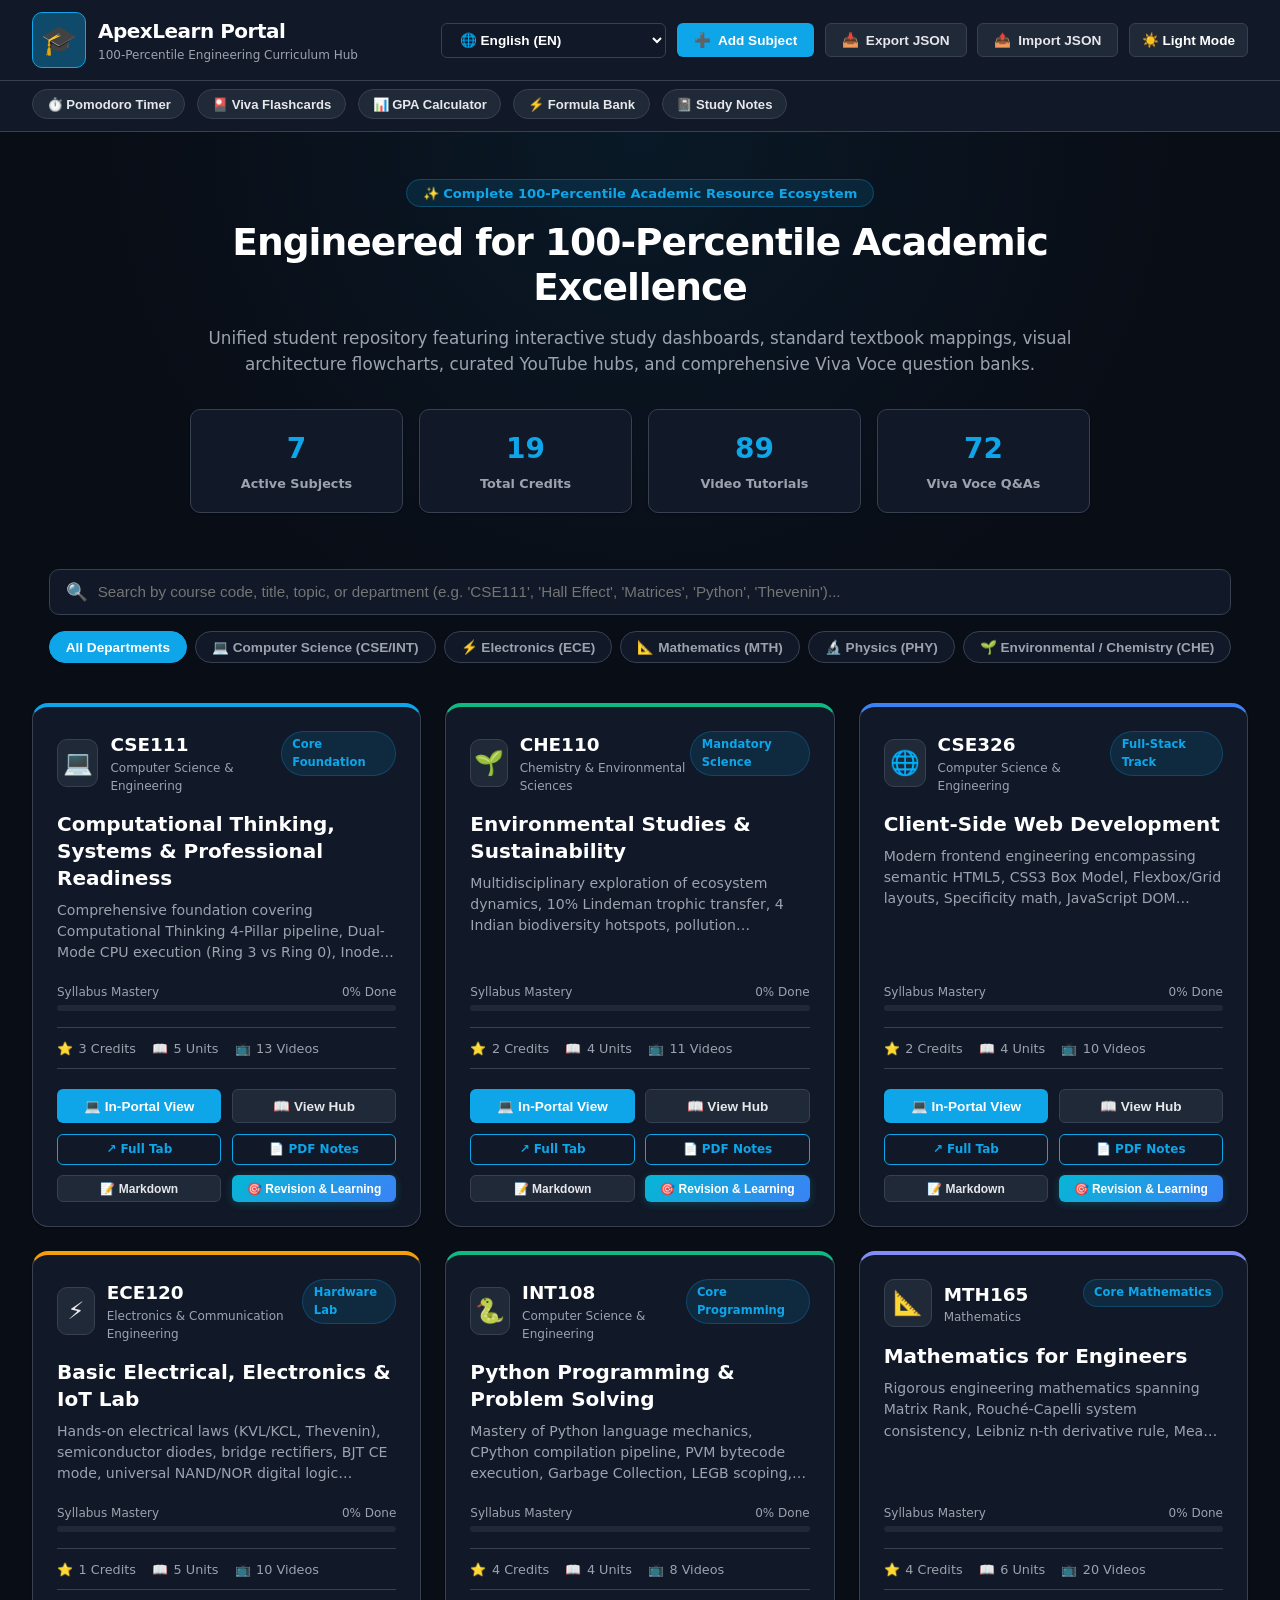
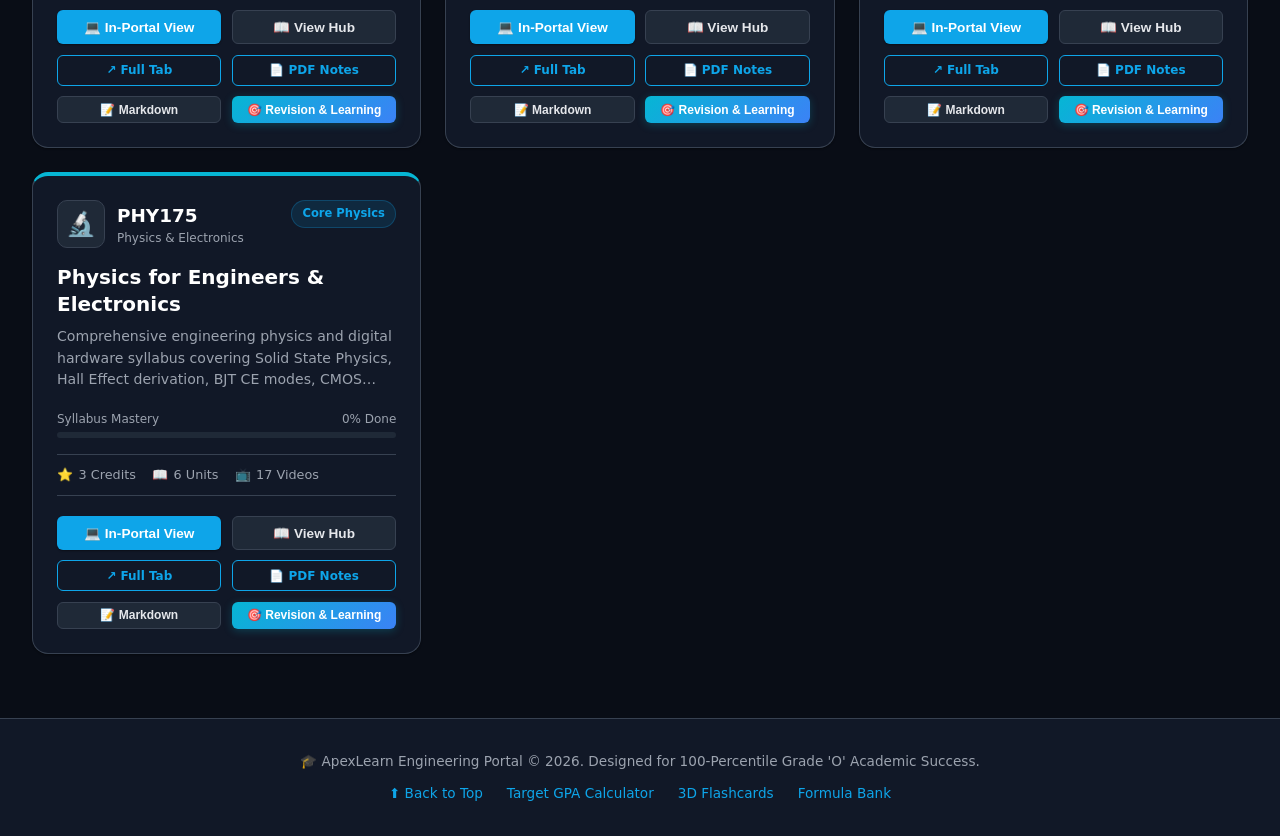
==== commit 0e319036: "feat(phy175): add Revision & Learning suite to card actions grid and drawer - Add 6th action button " ====
--- a/index.html
+++ b/index.html
@@ -544,5 +544,21 @@
     </div>
   </div>
 
+  <!-- Dedicated Revision & Learning Suite Modal -->
+  <div id="revisionModal" class="modal-overlay" onclick="if(event.target === this) closeRevisionLearningModal()">
+    <div class="modal-box" style="max-width: 920px; width: 95vw; max-height: 90vh; display: flex; flex-direction: column; overflow: hidden; padding: 0;">
+      <div class="modal-header" style="padding: 1.25rem 1.5rem; border-bottom: 1px solid var(--border); margin-bottom: 0; background: linear-gradient(135deg, rgba(6, 182, 212, 0.12), rgba(59, 130, 246, 0.08));">
+        <div style="display: flex; align-items: center; gap: 0.75rem; flex-wrap: wrap;">
+          <span id="revModalBadge" class="badge-pill" style="background: linear-gradient(135deg, #06b6d4, #3b82f6); color: white; margin: 0; font-weight: 700;">PHY175</span>
+          <h3 id="revModalTitle" style="font-size: 1.2rem; font-weight: 800; margin: 0; color: var(--text-bright);">🎯 Revision & Learning Suite</h3>
+        </div>
+        <button class="btn btn-icon" onclick="closeRevisionLearningModal()" title="Close">✕</button>
+      </div>
+      <div id="revModalBody" class="modal-body" style="padding: 1.5rem; overflow-y: auto; display: flex; flex-direction: column; gap: 1.25rem;">
+        <!-- Dynamically populated by openRevisionLearningModal() -->
+      </div>
+    </div>
+  </div>
+
 </body>
 </html>
--- a/css/styles.css
+++ b/css/styles.css
@@ -1179,3 +1179,133 @@
   color: #ef4444;
   border-color: rgba(239, 68, 68, 0.4);
 }
+
+
+/* Video Master Hub Timeline & Completion Tracker Styles */
+.video-card-item {
+  background: var(--bg-card);
+  border: 1px solid var(--border);
+  padding: 1.15rem 1.25rem;
+  border-radius: var(--radius-md);
+  margin-bottom: 0.85rem;
+  box-shadow: var(--shadow-sm);
+  transition: all 0.2s ease;
+  position: relative;
+}
+.video-card-item:hover {
+  border-color: var(--primary);
+  transform: translateY(-2px);
+  box-shadow: var(--shadow-md);
+}
+.video-card-item.watched {
+  border-color: rgba(16, 185, 129, 0.4);
+  background: rgba(16, 185, 129, 0.03);
+}
+.video-duration-badge {
+  font-size: 0.72rem;
+  font-weight: 700;
+  padding: 0.2rem 0.55rem;
+  border-radius: 9999px;
+  background: rgba(245, 158, 11, 0.15);
+  color: #fbbf24;
+  border: 1px solid rgba(245, 158, 11, 0.3);
+  display: inline-flex;
+  align-items: center;
+  gap: 0.25rem;
+}
+.video-timeline-badge {
+  font-size: 0.72rem;
+  font-weight: 700;
+  padding: 0.2rem 0.55rem;
+  border-radius: 9999px;
+  background: rgba(14, 165, 233, 0.15);
+  color: var(--primary);
+  border: 1px solid rgba(14, 165, 233, 0.3);
+  display: inline-flex;
+  align-items: center;
+  gap: 0.25rem;
+}
+.video-priority-badge {
+  font-size: 0.72rem;
+  font-weight: 700;
+  padding: 0.2rem 0.55rem;
+  border-radius: 9999px;
+  background: rgba(239, 68, 68, 0.15);
+  color: #f87171;
+  border: 1px solid rgba(239, 68, 68, 0.3);
+  display: inline-flex;
+  align-items: center;
+  gap: 0.25rem;
+}
+.video-watch-checkbox {
+  cursor: pointer;
+  width: 18px;
+  height: 18px;
+  accent-color: #10b981;
+}
+
+
+/* Playlist Sequence & Fixed Prescribed Watch Time Badges */
+.video-seq-pill {
+  font-size: 0.72rem;
+  font-weight: 800;
+  padding: 0.25rem 0.6rem;
+  border-radius: var(--radius-sm);
+  background: var(--primary-glow);
+  color: var(--primary);
+  border: 1px solid rgba(14, 165, 233, 0.4);
+  display: inline-flex;
+  align-items: center;
+  gap: 0.3rem;
+  text-transform: uppercase;
+  letter-spacing: 0.5px;
+}
+.video-target-time {
+  font-size: 0.72rem;
+  font-weight: 700;
+  padding: 0.25rem 0.6rem;
+  border-radius: var(--radius-sm);
+  background: rgba(245, 158, 11, 0.15);
+  color: #fbbf24;
+  border: 1px solid rgba(245, 158, 11, 0.35);
+  display: inline-flex;
+  align-items: center;
+  gap: 0.3rem;
+}
+.video-syllabus-chip {
+  font-size: 0.72rem;
+  font-weight: 700;
+  padding: 0.25rem 0.6rem;
+  border-radius: var(--radius-sm);
+  background: rgba(139, 92, 246, 0.15);
+  color: #c084fc;
+  border: 1px solid rgba(139, 92, 246, 0.3);
+  display: inline-flex;
+  align-items: center;
+  gap: 0.3rem;
+}
+.video-exam-weight {
+  font-size: 0.72rem;
+  font-weight: 700;
+  padding: 0.25rem 0.6rem;
+  border-radius: var(--radius-sm);
+  background: rgba(16, 185, 129, 0.15);
+  color: #34d399;
+  border: 1px solid rgba(16, 185, 129, 0.3);
+  display: inline-flex;
+  align-items: center;
+  gap: 0.3rem;
+}
+.syllabus-topic-callout {
+  background: rgba(14, 165, 233, 0.05);
+  border: 1px dashed rgba(14, 165, 233, 0.3);
+  border-radius: var(--radius-sm);
+  padding: 0.45rem 0.75rem;
+  margin: 0.4rem 0 0.5rem;
+  font-size: 0.84rem;
+  color: var(--text-bright);
+  font-weight: 600;
+  display: flex;
+  align-items: center;
+  gap: 0.4rem;
+}
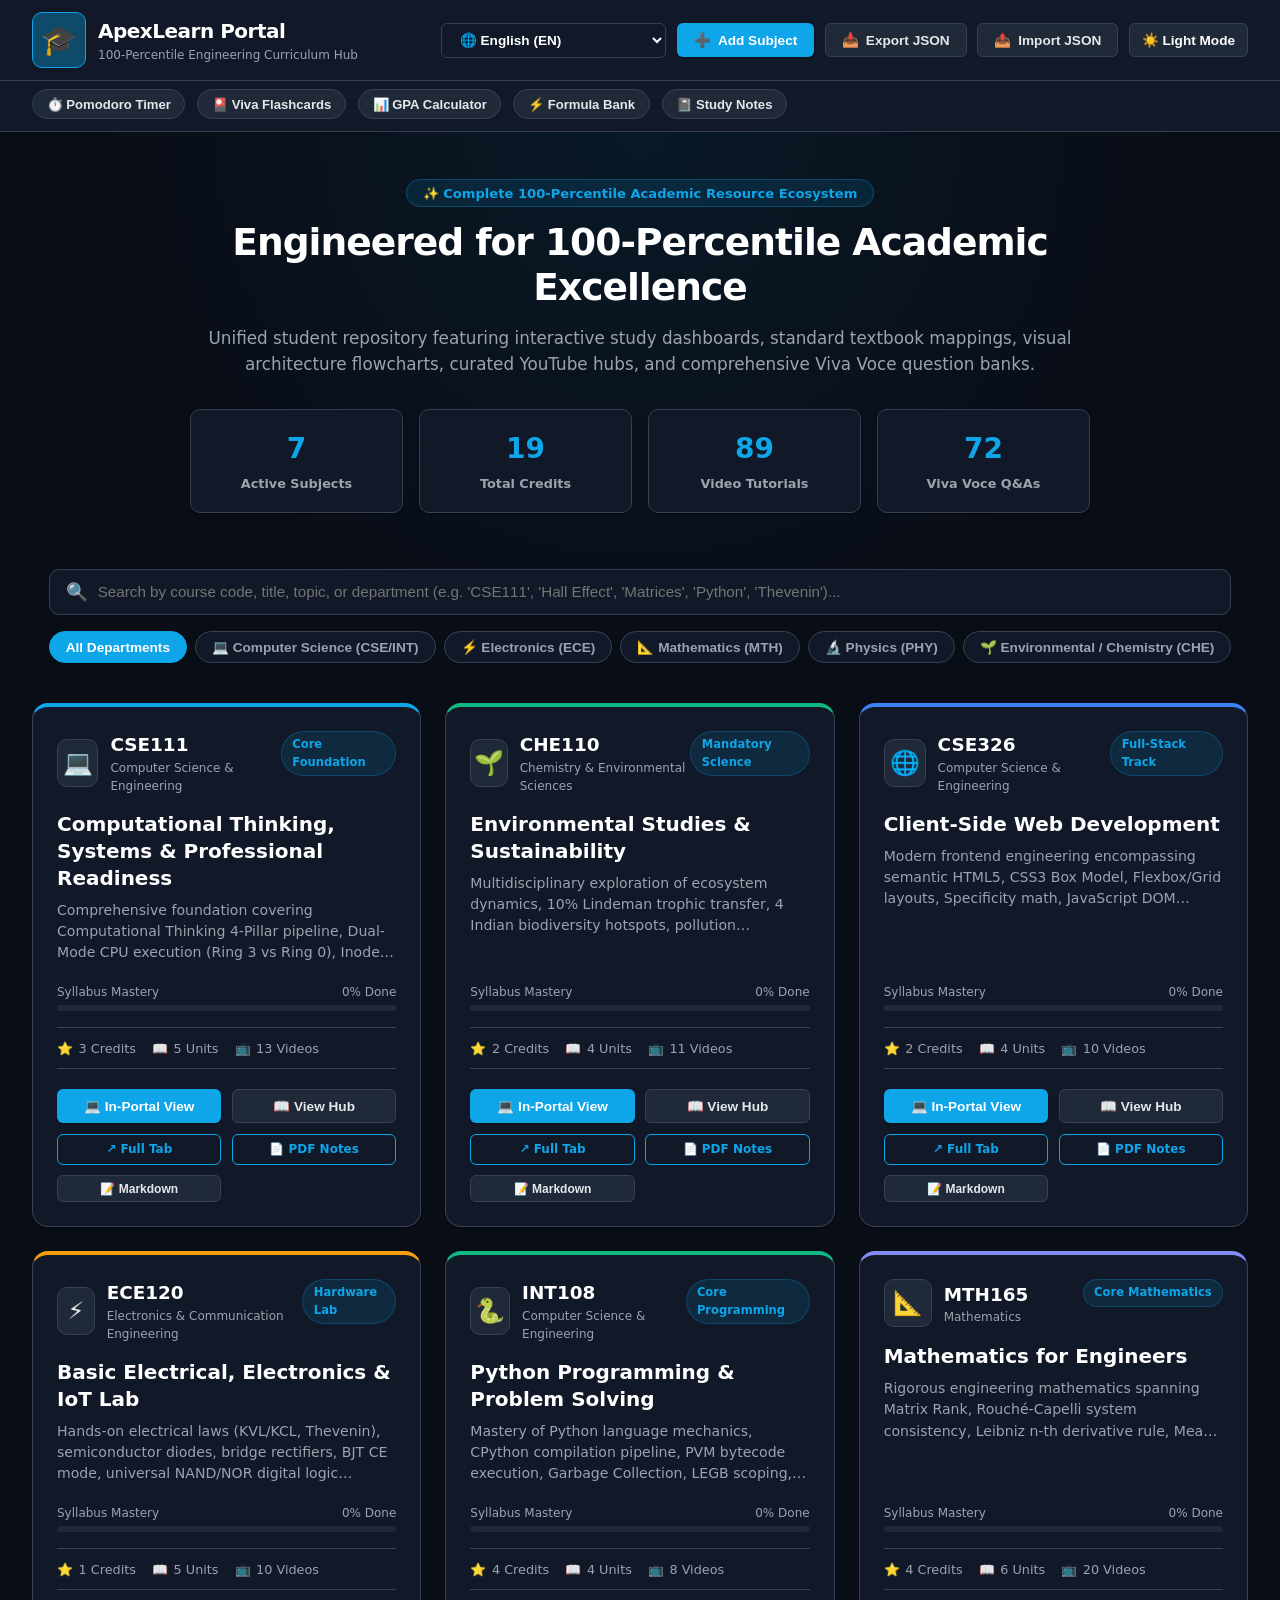
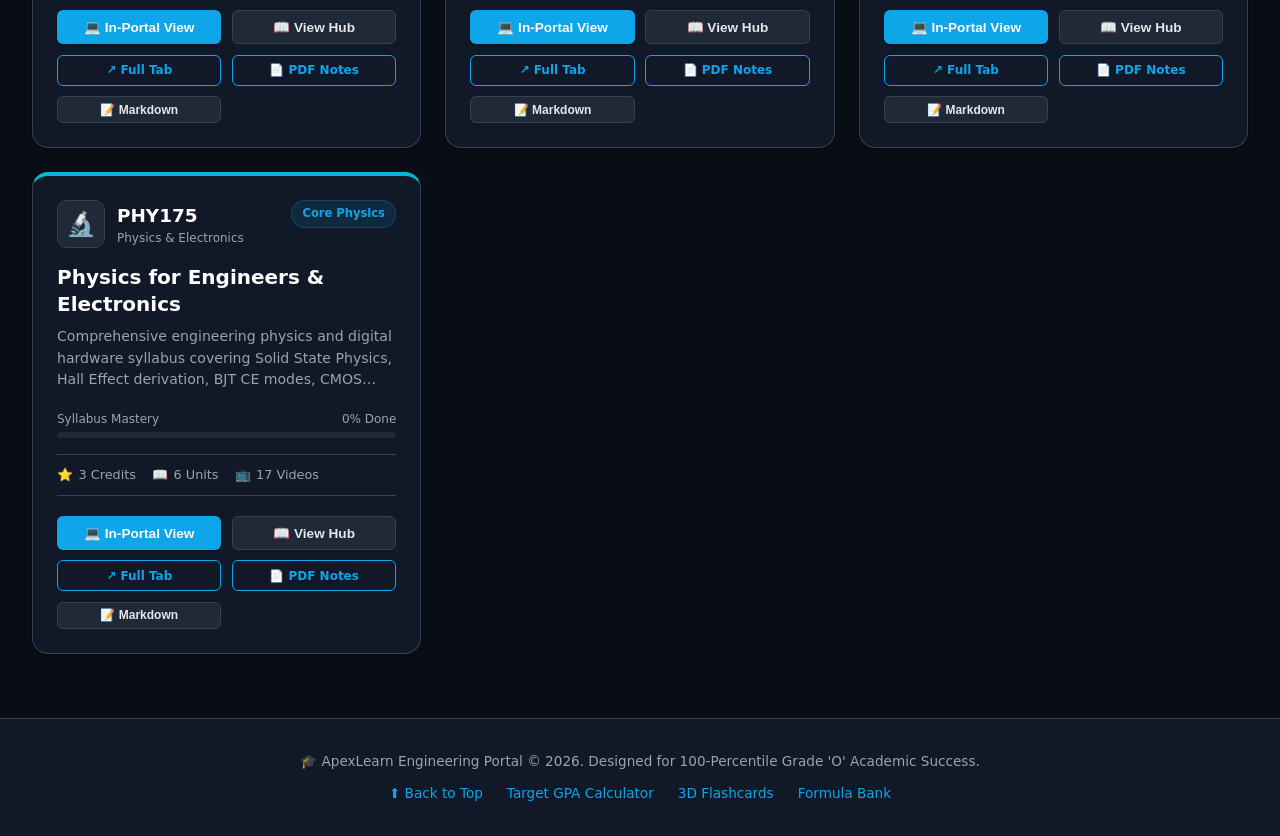
==== commit a3db313f: "Revert "feat(phy175): add Revision & Learning suite to card actions grid and drawer" This reverts co" ====
--- a/index.html
+++ b/index.html
@@ -544,21 +544,5 @@
     </div>
   </div>
 
-  <!-- Dedicated Revision & Learning Suite Modal -->
-  <div id="revisionModal" class="modal-overlay" onclick="if(event.target === this) closeRevisionLearningModal()">
-    <div class="modal-box" style="max-width: 920px; width: 95vw; max-height: 90vh; display: flex; flex-direction: column; overflow: hidden; padding: 0;">
-      <div class="modal-header" style="padding: 1.25rem 1.5rem; border-bottom: 1px solid var(--border); margin-bottom: 0; background: linear-gradient(135deg, rgba(6, 182, 212, 0.12), rgba(59, 130, 246, 0.08));">
-        <div style="display: flex; align-items: center; gap: 0.75rem; flex-wrap: wrap;">
-          <span id="revModalBadge" class="badge-pill" style="background: linear-gradient(135deg, #06b6d4, #3b82f6); color: white; margin: 0; font-weight: 700;">PHY175</span>
-          <h3 id="revModalTitle" style="font-size: 1.2rem; font-weight: 800; margin: 0; color: var(--text-bright);">🎯 Revision & Learning Suite</h3>
-        </div>
-        <button class="btn btn-icon" onclick="closeRevisionLearningModal()" title="Close">✕</button>
-      </div>
-      <div id="revModalBody" class="modal-body" style="padding: 1.5rem; overflow-y: auto; display: flex; flex-direction: column; gap: 1.25rem;">
-        <!-- Dynamically populated by openRevisionLearningModal() -->
-      </div>
-    </div>
-  </div>
-
 </body>
 </html>
